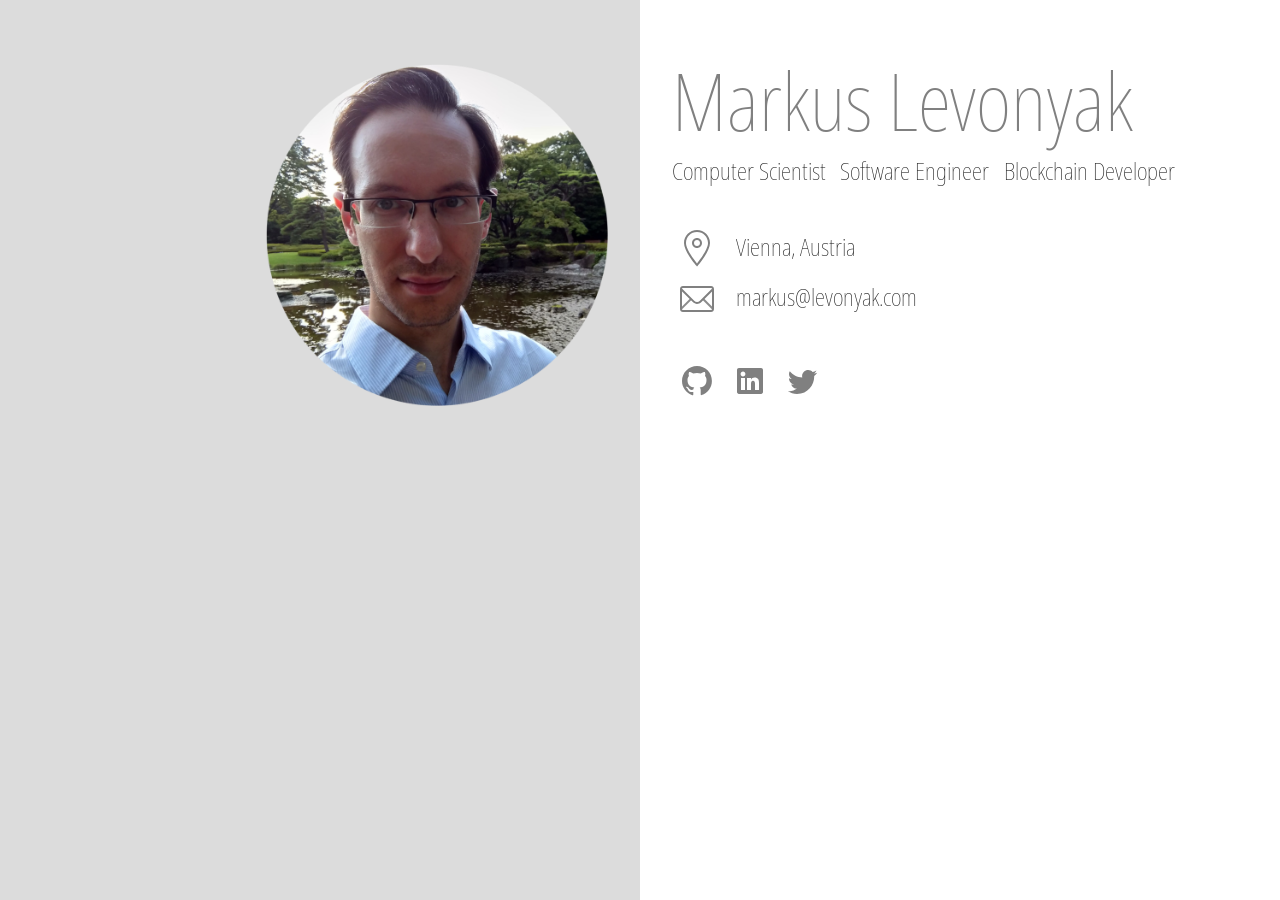
==== index.html @ 0ff51ac4 "Twitter added" ====
<!DOCTYPE html>
<html lang="en">
  <head>
    <title>Markus Levonyak</title>
    <meta charset="UTF-8">
    <meta name="viewport" content="width=device-width, initial-scale=1">
    <meta name="author" content="Markus Levonyak">
    <meta name="copyright" content="Markus Levonyak">
    <link rel="icon" href="images/icon.png">
    <link rel="stylesheet" href="styles/evil-icons.min.css">
    <link rel="stylesheet" href="styles/screen.css">
    <script src="scripts/evil-icons.min.js"></script>
    <script type="text/javascript">
      // Email obfuscator script 2.1 by Tim Williams, University of Arizona
      // Random encryption key feature by Andrew Moulden, Site Engineering Ltd
      // This code is freeware provided these four comment lines remain intact
      // A wizard to generate this code is at http://www.jottings.com/obfuscator/
      function writeEmail(coded, key, text) {
        shift = coded.length
        link = ""
        for (i = 0; i < coded.length; i++) {
          if (key.indexOf(coded.charAt(i)) == -1) {
            ltr = coded.charAt(i)
            link += (ltr)
          }
          else {
            ltr = (key.indexOf(coded.charAt(i)) - shift + key.length) % key.length
            link += (key.charAt(ltr))
          }
        }
        document.write("<a href='mailto:" + link + "'>" + ((text) ? text : link) + "</a>");
      }
    </script>
  </head>
  <body>
    <div id="left" class="column">
      <div class="wrapper">
        <img src="images/markus-levonyak.png" alt="Markus Levonyak" width="400" height="400">
      </div>
    </div>
    <div id="right" class="column">
      <div class="wrapper">
        <h1>Markus Levonyak</h1>
        <div class="roles">
          <ul>
            <li>Computer Scientist</li>
            <li>Software Engineer</li>
            <li>Blockchain Developer</li>
          </ul>
        </div>
        <div class="info">
          <div data-icon="ei-location" data-size="m"></div>
          Vienna, Austria
        </div>
        <div class="info">
          <div data-icon="ei-envelope" data-size="m"></div>
          <script type="text/javascript">writeEmail("zic3yJ@50aFAoi3.9Fz", "CL2G4W3zKycsYHi7O60PXnfQqh8Zo9JVlbDdpIvMAEgNt1wFxkm5urSBRaUjTe")</script>
        </div>
        <div class="social">
          <a href="https://github.com/levonyak"><div data-icon="ei-sc-github" data-size="m"></div></a>
          <a href="https://www.linkedin.com/in/levonyak/"><div data-icon="ei-sc-linkedin" data-size="m"></div></a>
          <a href="https://twitter.com/markuslevonyak"><div data-icon="ei-sc-twitter" data-size="m"></div></a>
        </div>
      </div>
    </div>
  </body>
</html>
---- styles/evil-icons.min.css ----
@-webkit-keyframes spin{100%{-webkit-transform:rotate(360deg);transform:rotate(360deg)}}@keyframes spin{100%{-webkit-transform:rotate(360deg);transform:rotate(360deg)}}.icon{position:relative;display:inline-block;width:25px;height:25px;overflow:hidden;fill:currentColor}.icon__cnt{width:100%;height:100%;background:inherit;fill:inherit;pointer-events:none;transform:translateX(0);-ms-transform:translate(.5px,-.3px)}.icon--m{width:50px;height:50px}.icon--l{width:100px;height:100px}.icon--xl{width:150px;height:150px}.icon--xxl{width:200px;height:200px}.icon__spinner{position:absolute;top:0;left:0;width:100%;height:100%}.icon--ei-spinner .icon__spinner,.icon--ei-spinner-2 .icon__spinner{-webkit-animation:spin 1s steps(12)infinite;animation:spin 1s steps(12)infinite}.icon--ei-spinner-3 .icon__spinner{-webkit-animation:spin 1.5s linear infinite;animation:spin 1.5s linear infinite}.icon--ei-sc-facebook{fill:#3b5998}.icon--ei-sc-github{fill:#333}.icon--ei-sc-google-plus{fill:#dd4b39}.icon--ei-sc-instagram{fill:#3f729b}.icon--ei-sc-linkedin{fill:#0976b4}.icon--ei-sc-odnoklassniki{fill:#ed812b}.icon--ei-sc-skype{fill:#00aff0}.icon--ei-sc-soundcloud{fill:#f80}.icon--ei-sc-tumblr{fill:#35465c}.icon--ei-sc-twitter{fill:#55acee}.icon--ei-sc-vimeo{fill:#1ab7ea}.icon--ei-sc-vk{fill:#45668e}.icon--ei-sc-youtube{fill:#e52d27}.icon--ei-sc-pinterest{fill:#bd081c}.icon--ei-sc-telegram{fill:#08c}
---- styles/screen.css ----
@charset "UTF-8";

@font-face {
  font-family: 'Avrile-Sans-Condensed-Thin';
  src: url('../fonts/Avrile-Sans-Condensed-Thin.ttf.woff') format('woff'),
       url('../fonts/Avrile-Sans-Condensed-Thin.ttf.svg#Avrile-Sans-Condensed-Thin') format('svg'),
       url('../fonts/Avrile-Sans-Condensed-Thin.ttf.eot'),
       url('../fonts/Avrile-Sans-Condensed-Thin.ttf.eot?#iefix') format('embedded-opentype');
  font-weight: normal;
  font-style: normal;
}

* {
  box-sizing: border-box;
  margin: 0;
  padding: 0;
  border: 0;
}

html, body {
  height: 100%;
  width: 100%;
}

body {
  display: flex;
  background-color: #dcdcdc;
  font-family: 'Avrile-Sans-Condensed-Thin';
  font-size: 12pt;
}

body, a {
  color: #202020;
}

a {
  text-decoration: none;
}

a:hover {
  color: #808080;
}

.column {
  flex: 50%;
  height: 100%;
}

.column .wrapper {
  padding-left: min(2em, 3vw);
  padding-top: 4em;
  padding-right: min(2em, 3vw);
  padding-bottom: 3em;
  min-height: 100%;
}

#left {
  text-align: right;
}

#left img {
  max-width: 100%;
  width: 21.4em;
  height: auto;
}

#right .wrapper {
  background-color: white;
}

#right h1 {
  font-size: 5em;
  font-weight: normal;
  line-height: 100%;
  color: #808080;
}

.roles {
  margin-top: 1em;
  margin-bottom: 2.5em;
}

.roles ul {
  display: flex;
  list-style: none;
}

.roles ul li {
  font-size: 1.5em;
  line-height: 100%;
  margin-right: 0.6em;
}

.roles ul li:last-child {
  margin-right: 0;
}

.info {
  display: flex;
  font-size: 1.5em;
  line-height: 200%;
}

.info div {
  margin-right: 0.6em;
}

.social {
  margin-top: 2em;
}

.icon {
  fill: #808080;
}

.social .icon:hover {
  fill: #202020;
}
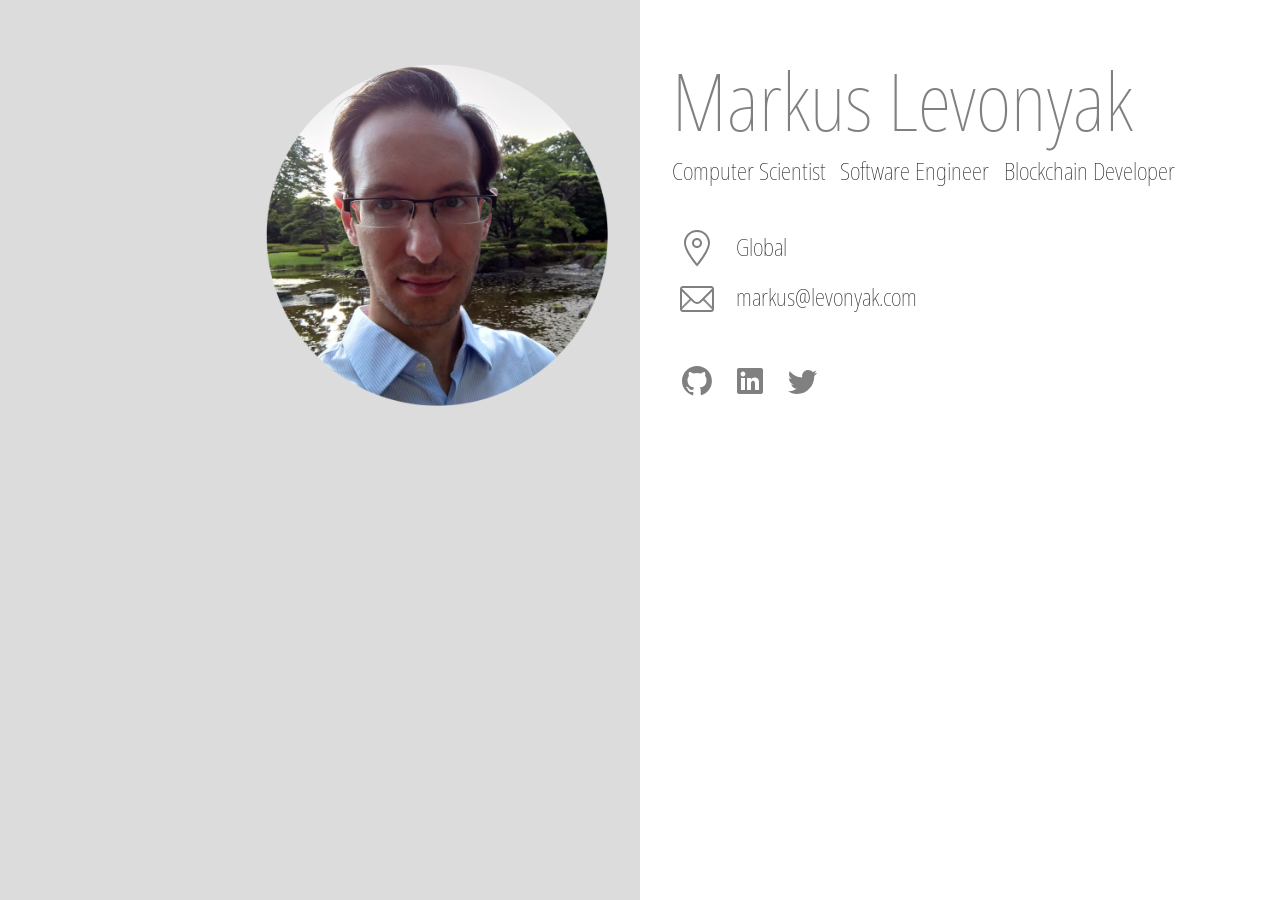
==== commit 59a2dd06: "Location changed" ====
--- a/index.html
+++ b/index.html
@@ -50,7 +50,7 @@
         </div>
         <div class="info">
           <div data-icon="ei-location" data-size="m"></div>
-          Vienna, Austria
+          Global
         </div>
         <div class="info">
           <div data-icon="ei-envelope" data-size="m"></div>
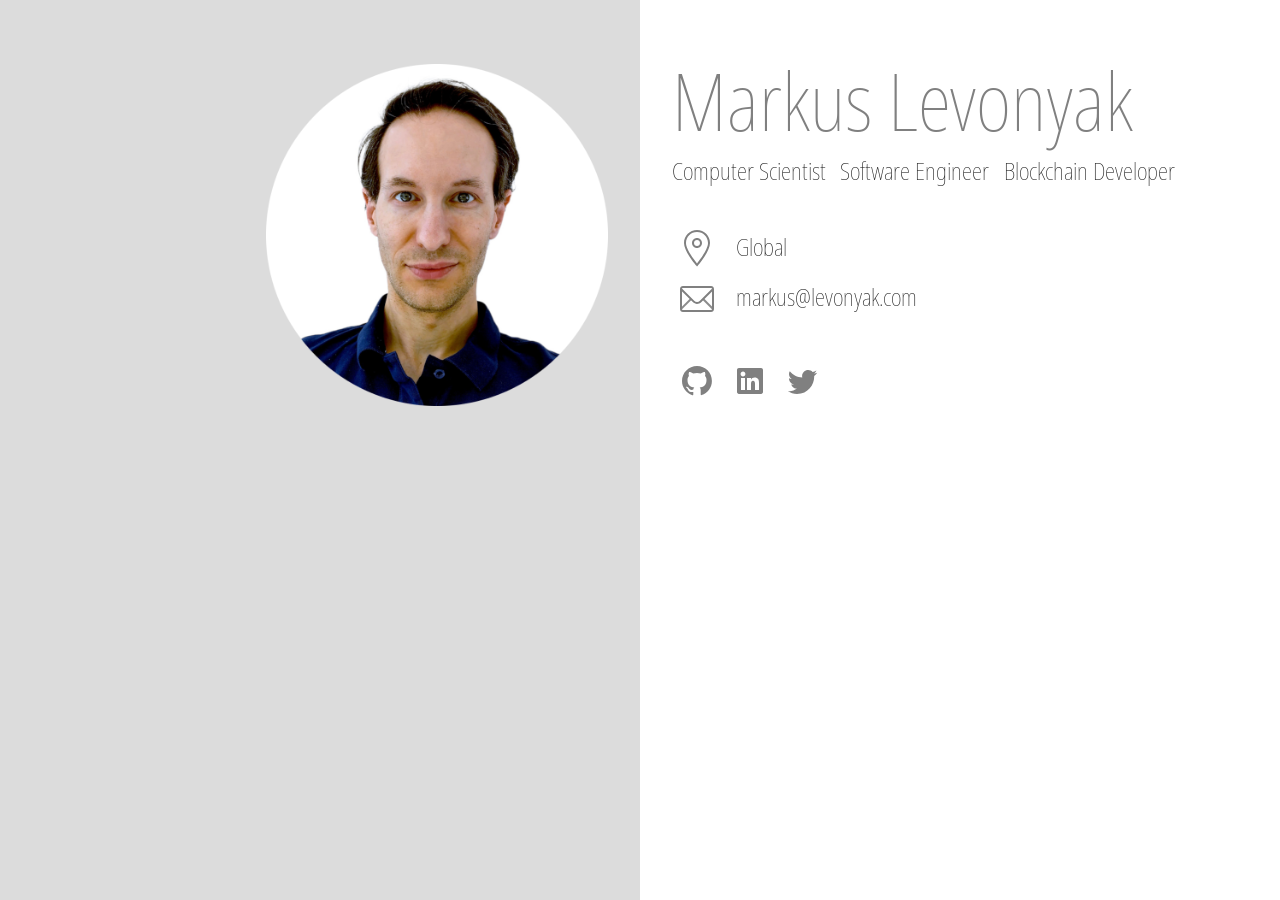
==== commit 03732c51: "LinkedIn and X URLs updated" ====
--- a/index.html
+++ b/index.html
@@ -57,9 +57,9 @@
           <script type="text/javascript">writeEmail("zic3yJ@50aFAoi3.9Fz", "CL2G4W3zKycsYHi7O60PXnfQqh8Zo9JVlbDdpIvMAEgNt1wFxkm5urSBRaUjTe")</script>
         </div>
         <div class="social">
-          <a href="https://github.com/levonyak"><div data-icon="ei-sc-github" data-size="m"></div></a>
-          <a href="https://www.linkedin.com/in/levonyak/"><div data-icon="ei-sc-linkedin" data-size="m"></div></a>
-          <a href="https://twitter.com/markuslevonyak"><div data-icon="ei-sc-twitter" data-size="m"></div></a>
+          <a href="https://github.com/markuslevonyak"><div data-icon="ei-sc-github" data-size="m"></div></a>
+          <a href="https://www.linkedin.com/in/markuslevonyak/"><div data-icon="ei-sc-linkedin" data-size="m"></div></a>
+          <a href="https://x.com/markuslevonyak"><div data-icon="ei-sc-twitter" data-size="m"></div></a>
         </div>
       </div>
     </div>
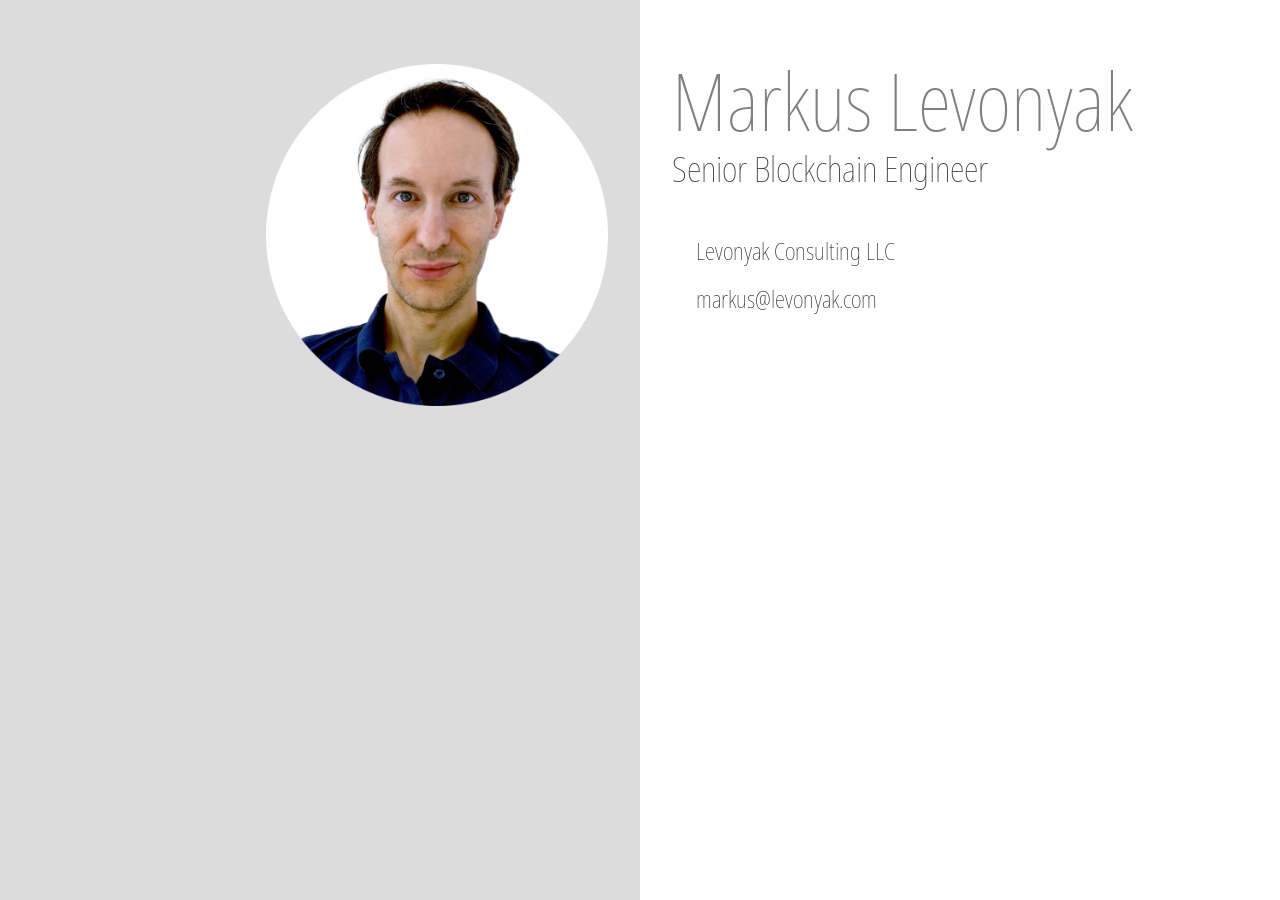
==== commit 4aa2f2ff: "Subtitle changed, company added, icons replaced" ====
--- a/index.html
+++ b/index.html
@@ -7,9 +7,8 @@
     <meta name="author" content="Markus Levonyak">
     <meta name="copyright" content="Markus Levonyak">
     <link rel="icon" href="images/icon.png">
-    <link rel="stylesheet" href="styles/evil-icons.min.css">
     <link rel="stylesheet" href="styles/screen.css">
-    <script src="scripts/evil-icons.min.js"></script>
+    <link rel="stylesheet" href="styles/bootstrap-icons/bootstrap-icons.min.css">
     <script type="text/javascript">
       // Email obfuscator script 2.1 by Tim Williams, University of Arizona
       // Random encryption key feature by Andrew Moulden, Site Engineering Ltd
@@ -41,25 +40,19 @@
     <div id="right" class="column">
       <div class="wrapper">
         <h1>Markus Levonyak</h1>
-        <div class="roles">
-          <ul>
-            <li>Computer Scientist</li>
-            <li>Software Engineer</li>
-            <li>Blockchain Developer</li>
-          </ul>
+        <h2>Senior Blockchain Engineer</h2>
+        <div class="info">
+          <i class="bi-building icon"></i>
+          <a href="https://levonyak.com">Levonyak Consulting LLC</a>
         </div>
         <div class="info">
-          <div data-icon="ei-location" data-size="m"></div>
-          Global
-        </div>
-        <div class="info">
-          <div data-icon="ei-envelope" data-size="m"></div>
+          <i class="bi-envelope icon"></i>
           <script type="text/javascript">writeEmail("zic3yJ@50aFAoi3.9Fz", "CL2G4W3zKycsYHi7O60PXnfQqh8Zo9JVlbDdpIvMAEgNt1wFxkm5urSBRaUjTe")</script>
         </div>
         <div class="social">
-          <a href="https://github.com/markuslevonyak"><div data-icon="ei-sc-github" data-size="m"></div></a>
-          <a href="https://www.linkedin.com/in/markuslevonyak/"><div data-icon="ei-sc-linkedin" data-size="m"></div></a>
-          <a href="https://x.com/markuslevonyak"><div data-icon="ei-sc-twitter" data-size="m"></div></a>
+          <a href="https://github.com/markuslevonyak"><i class="bi-github icon"></i></a>
+          <a href="https://x.com/markuslevonyak"><i class="bi-twitter-x icon"></i></a>
+          <a href="https://www.linkedin.com/in/markuslevonyak"><i class="bi-linkedin icon"></i></a>
         </div>
       </div>
     </div>
--- a/styles/screen.css
+++ b/styles/screen.css
@@ -75,24 +75,11 @@
   color: #808080;
 }
 
-.roles {
-  margin-top: 1em;
-  margin-bottom: 2.5em;
-}
-
-.roles ul {
-  display: flex;
-  list-style: none;
-}
-
-.roles ul li {
-  font-size: 1.5em;
-  line-height: 100%;
-  margin-right: 0.6em;
-}
-
-.roles ul li:last-child {
-  margin-right: 0;
+#right h2 {
+  margin-bottom: 2rem;
+  font-size: 2.2em;
+  font-weight: normal;
+  color: #404040;
 }
 
 .info {
@@ -105,14 +92,19 @@
   margin-right: 0.6em;
 }
 
+.info i, .social a {
+  margin-right: 1.5rem;
+}
+
 .social {
-  margin-top: 2em;
+  margin-top: 2rem;
 }
 
 .icon {
-  fill: #808080;
+  font-size: 2rem;
+  color: #808080;
 }
 
 .social .icon:hover {
-  fill: #202020;
+  color: #202020;
 }
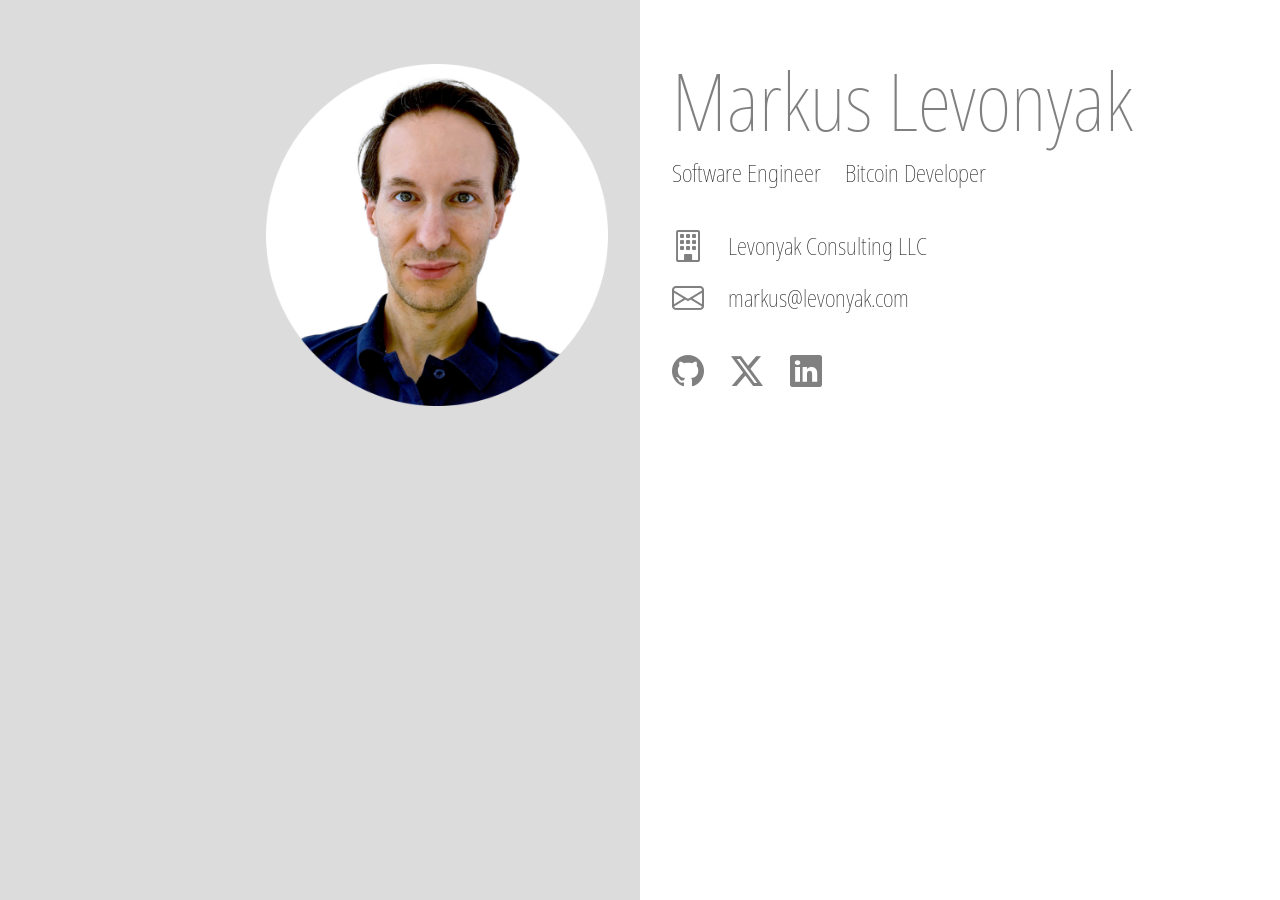
==== commit b80f3e77: "feat: titles" ====
--- a/index.html
+++ b/index.html
@@ -40,7 +40,12 @@
     <div id="right" class="column">
       <div class="wrapper">
         <h1>Markus Levonyak</h1>
-        <h2>Senior Blockchain Engineer</h2>
+        <div class="titles">
+          <ul>
+            <li>Software Engineer</li>
+            <li>Bitcoin Developer</li>
+          </ul>
+        </div>
         <div class="info">
           <i class="bi-building icon"></i>
           <a href="https://levonyak.com">Levonyak Consulting LLC</a>
--- a/styles/screen.css
+++ b/styles/screen.css
@@ -76,20 +76,38 @@
 }
 
 #right h2 {
+  margin-top: 0.5rem;
   margin-bottom: 2rem;
   font-size: 2.2em;
   font-weight: normal;
   color: #404040;
 }
 
+.titles {
+  margin-top: 1em;
+  margin-bottom: 2.5em;
+}
+
+.titles ul {
+  display: flex;
+  list-style: none;
+}
+
+.titles ul li {
+  font-size: 1.5em;
+  line-height: 120%;
+  margin-right: 1em;
+}
+
+.titles ul li:last-child {
+  margin-right: 0;
+}
+
 .info {
   display: flex;
+  margin-bottom: 1rem;
   font-size: 1.5em;
-  line-height: 200%;
-}
-
-.info div {
-  margin-right: 0.6em;
+  line-height: 150%;
 }
 
 .info i, .social a {
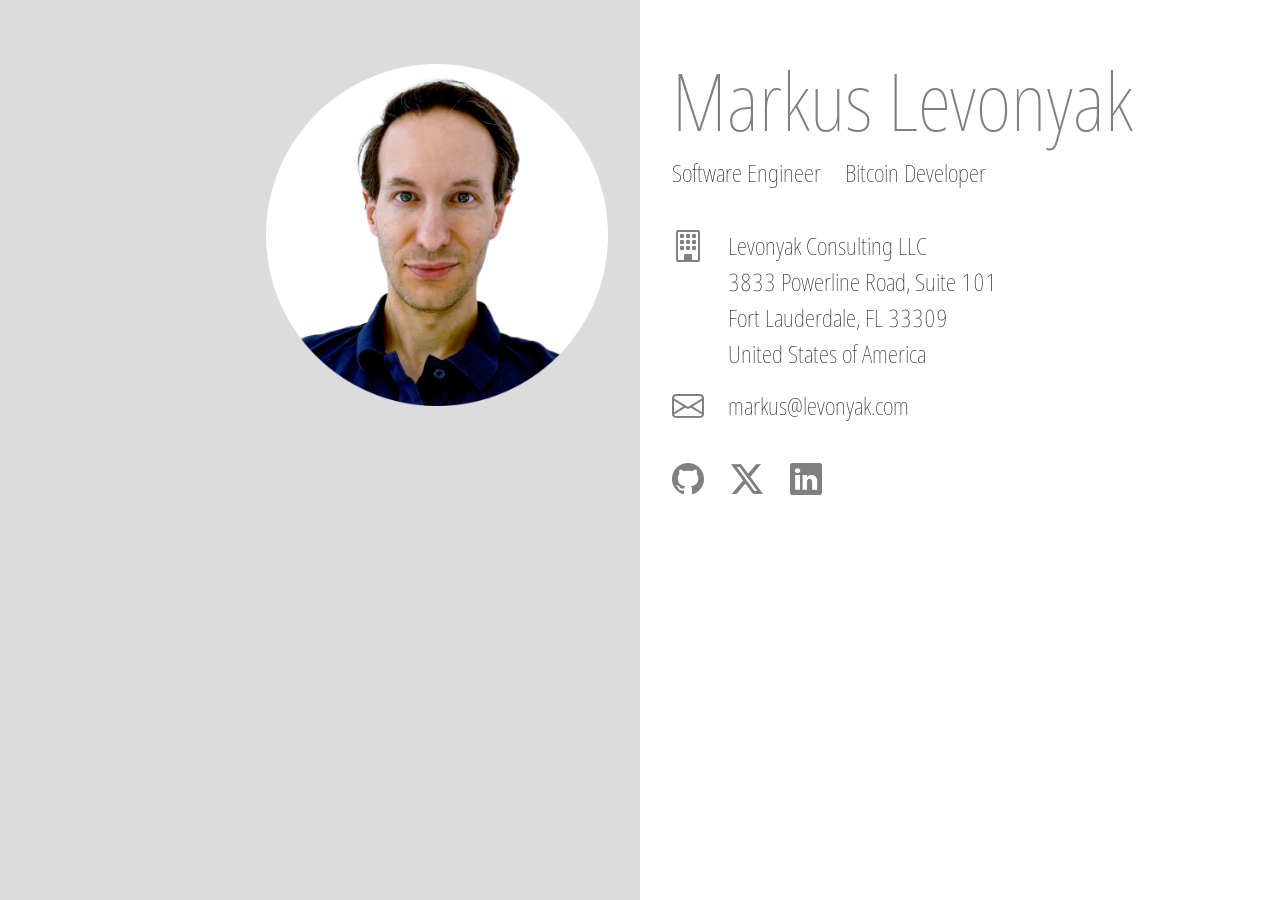
==== commit f3b1b4ca: "feat: company address added" ====
--- a/index.html
+++ b/index.html
@@ -1,15 +1,15 @@
 <!DOCTYPE html>
 <html lang="en">
   <head>
-    <title>Markus Levonyak</title>
-    <meta charset="UTF-8">
+    <meta charset="utf-8">
     <meta name="viewport" content="width=device-width, initial-scale=1">
     <meta name="author" content="Markus Levonyak">
     <meta name="copyright" content="Markus Levonyak">
+    <title>Markus Levonyak</title>
     <link rel="icon" href="images/icon.png">
     <link rel="stylesheet" href="styles/screen.css">
     <link rel="stylesheet" href="styles/bootstrap-icons/bootstrap-icons.min.css">
-    <script type="text/javascript">
+    <script>
       // Email obfuscator script 2.1 by Tim Williams, University of Arizona
       // Random encryption key feature by Andrew Moulden, Site Engineering Ltd
       // This code is freeware provided these four comment lines remain intact
@@ -48,11 +48,16 @@
         </div>
         <div class="info">
           <i class="bi-building icon"></i>
-          <a href="https://levonyak.com">Levonyak Consulting LLC</a>
+          <ul>
+            <li>Levonyak Consulting LLC</li>
+            <li>3833 Powerline Road, Suite 101</li>
+            <li>Fort Lauderdale, FL 33309</li>
+            <li>United States of America</li>
+          </ul>
         </div>
         <div class="info">
           <i class="bi-envelope icon"></i>
-          <script type="text/javascript">writeEmail("zic3yJ@50aFAoi3.9Fz", "CL2G4W3zKycsYHi7O60PXnfQqh8Zo9JVlbDdpIvMAEgNt1wFxkm5urSBRaUjTe")</script>
+          <script>writeEmail("zic3yJ@50aFAoi3.9Fz", "CL2G4W3zKycsYHi7O60PXnfQqh8Zo9JVlbDdpIvMAEgNt1wFxkm5urSBRaUjTe")</script>
         </div>
         <div class="social">
           <a href="https://github.com/markuslevonyak"><i class="bi-github icon"></i></a>
--- a/styles/screen.css
+++ b/styles/screen.css
@@ -114,6 +114,11 @@
   margin-right: 1.5rem;
 }
 
+.info ul {
+  display: inline;
+  list-style: none;
+}
+
 .social {
   margin-top: 2rem;
 }
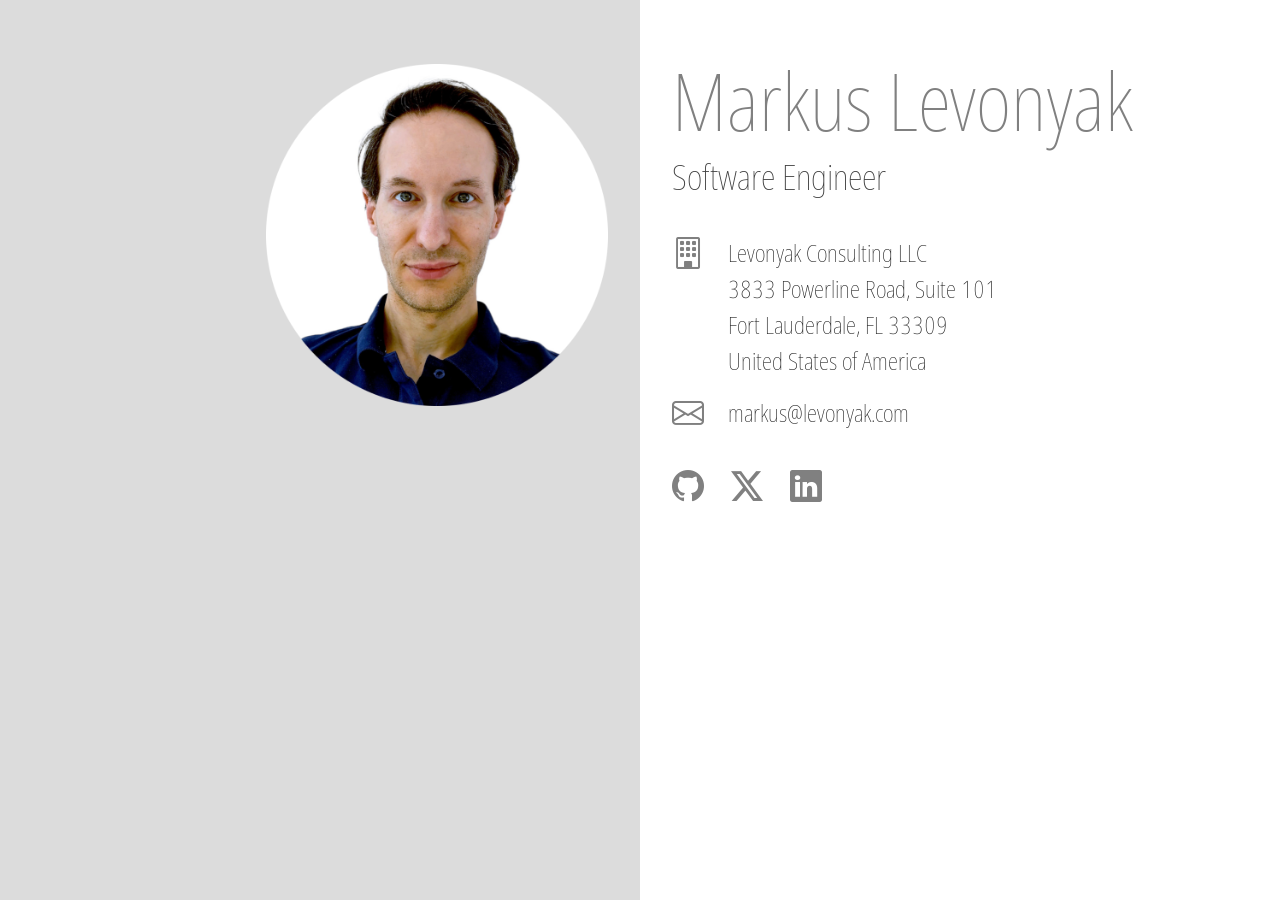
==== commit 1babccb7: "feat: title" ====
--- a/index.html
+++ b/index.html
@@ -40,12 +40,7 @@
     <div id="right" class="column">
       <div class="wrapper">
         <h1>Markus Levonyak</h1>
-        <div class="titles">
-          <ul>
-            <li>Software Engineer</li>
-            <li>Bitcoin Developer</li>
-          </ul>
-        </div>
+        <h2>Software Engineer</h2>
         <div class="info">
           <i class="bi-building icon"></i>
           <ul>
--- a/styles/screen.css
+++ b/styles/screen.css
@@ -83,26 +83,6 @@
   color: #404040;
 }
 
-.titles {
-  margin-top: 1em;
-  margin-bottom: 2.5em;
-}
-
-.titles ul {
-  display: flex;
-  list-style: none;
-}
-
-.titles ul li {
-  font-size: 1.5em;
-  line-height: 120%;
-  margin-right: 1em;
-}
-
-.titles ul li:last-child {
-  margin-right: 0;
-}
-
 .info {
   display: flex;
   margin-bottom: 1rem;
